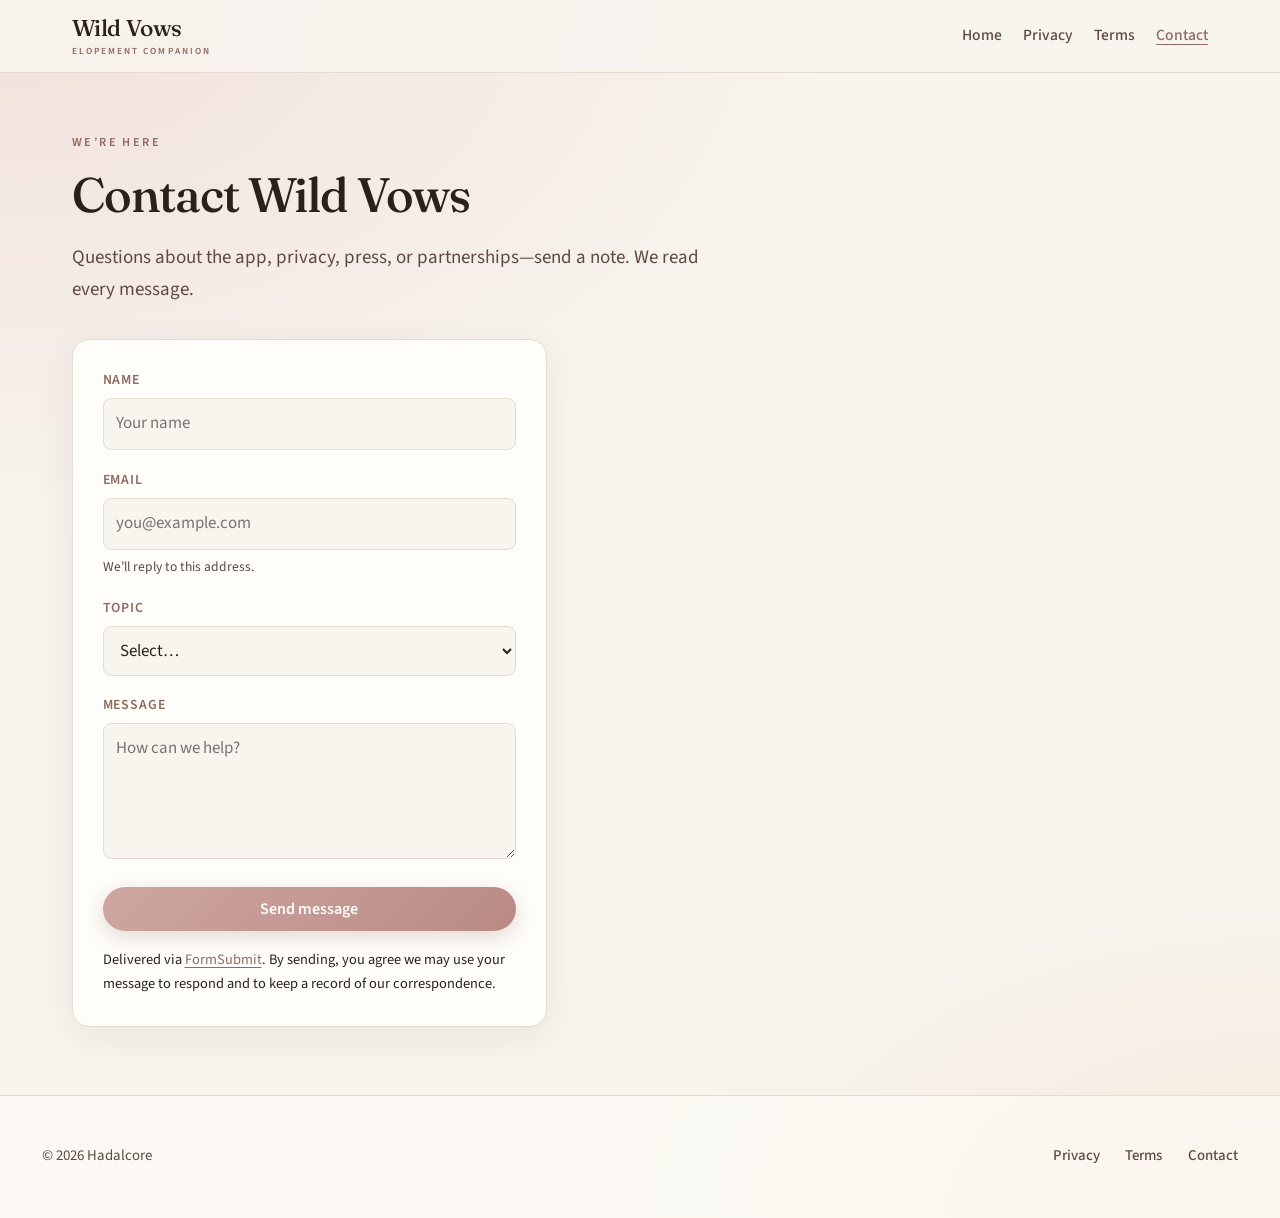
==== contact/index.html @ b52c74f3 "Add files via upload" ====
<!DOCTYPE html>
<html lang="en">
<head>
  <meta charset="utf-8">
  <meta name="viewport" content="width=device-width, initial-scale=1">
  <title>Contact — Wild Vows</title>
  <meta name="description" content="Contact Hadalcore about Wild Vows.">
  <link rel="canonical" href="https://wildvows.app/contact/">
  <link rel="preconnect" href="https://fonts.googleapis.com">
  <link rel="preconnect" href="https://fonts.gstatic.com" crossorigin>
  <link href="https://fonts.googleapis.com/css2?family=Fraunces:ital,opsz,wght@0,9..144,400;0,9..144,600&family=Source+Sans+3:ital,wght@0,400;0,600;1,400&display=swap" rel="stylesheet">
  <link rel="stylesheet" href="../css/styles.css">
</head>
<body>
  <a class="skip-link" href="#main">Skip to content</a>
  <header class="site-header">
    <div class="site-header__inner">
      <a class="site-logo" href="../">Wild Vows <small>Elopement companion</small></a>
      <nav class="nav" aria-label="Primary">
        <a href="../">Home</a>
        <a href="../privacy/">Privacy</a>
        <a href="../terms/">Terms</a>
        <a href="./" aria-current="page">Contact</a>
      </nav>
    </div>
  </header>

  <main id="main">
    <section class="hero" style="margin-bottom:2rem;">
      <p class="hero__eyebrow">We’re here</p>
      <h1>Contact Wild Vows</h1>
      <p class="hero__lead">Questions about the app, privacy, press, or partnerships—send a note. We read every message.</p>
    </section>

    <div class="form-card">
      <form action="https://formsubmit.co/info@hadalcore.com" method="POST">
        <input type="hidden" name="_subject" value="Wild Vows — website contact">
        <input type="hidden" name="_next" value="https://wildvows.app/thanks/">
        <input type="hidden" name="_captcha" value="true">

        <div class="honey" aria-hidden="true">
          <label>Company <input type="text" name="_gotcha" tabindex="-1" autocomplete="off"></label>
        </div>

        <div class="form-group">
          <label for="name">Name</label>
          <input id="name" name="name" type="text" autocomplete="name" required placeholder="Your name">
        </div>

        <div class="form-group">
          <label for="email">Email</label>
          <input id="email" name="email" type="email" autocomplete="email" required placeholder="you@example.com">
          <small>We’ll reply to this address.</small>
        </div>

        <div class="form-group">
          <label for="topic">Topic</label>
          <select id="topic" name="topic" required>
            <option value="" disabled selected>Select…</option>
            <option value="General">General question</option>
            <option value="Privacy / data">Privacy or data request</option>
            <option value="Subscriptions / billing">Subscriptions or billing (Apple)</option>
            <option value="Bug report">Bug report</option>
            <option value="Press / partnership">Press or partnership</option>
          </select>
        </div>

        <div class="form-group">
          <label for="message">Message</label>
          <textarea id="message" name="message" required placeholder="How can we help?"></textarea>
        </div>

        <button class="btn btn--primary" type="submit" style="width:100%; border:none;">Send message</button>
        <p class="meta" style="margin:1rem 0 0; font-size:0.85rem;">
          Delivered via <a href="https://formsubmit.co" rel="noopener">FormSubmit</a>. By sending, you agree we may use your message to respond and to keep a record of our correspondence.
        </p>
      </form>
    </div>
  </main>

  <footer class="site-footer">
    <div class="site-footer__inner">
      <p>© <span id="y"></span> Hadalcore</p>
      <nav aria-label="Footer">
        <a href="../privacy/">Privacy</a>
        <a href="../terms/">Terms</a>
        <a href="./">Contact</a>
      </nav>
    </div>
  </footer>
  <script>document.getElementById("y").textContent = new Date().getFullYear();</script>
</body>
</html>
---- css/styles.css ----
/* Wild Vows — static site (GitHub Pages) */

:root {
  --cream: #f8f4ee;
  --cream-warm: #f0e8df;
  --ivory: #fffdf9;
  --ink: #2a211c;
  --ink-soft: #5c4a42;
  --rose: #b98a85;
  --rose-deep: #8f6a62;
  --hairline: #e5dace;
  --max: 42rem;
  --page-pad: clamp(1.25rem, 4vw, 2.5rem);
}

*,
*::before,
*::after {
  box-sizing: border-box;
}

html {
  font-size: 106%;
  scroll-behavior: smooth;
}

body {
  margin: 0;
  min-height: 100vh;
  font-family: "Source Sans 3", system-ui, sans-serif;
  font-weight: 400;
  line-height: 1.65;
  color: var(--ink);
  background: var(--cream);
  background-image:
    radial-gradient(ellipse 120% 80% at 0% 0%, rgba(233, 200, 194, 0.45), transparent 55%),
    radial-gradient(ellipse 100% 60% at 100% 100%, rgba(234, 216, 188, 0.35), transparent 50%);
}

h1,
h2,
h3,
.site-logo {
  font-family: "Fraunces", Georgia, serif;
  font-weight: 500;
  line-height: 1.25;
  letter-spacing: -0.02em;
}

a {
  color: var(--rose-deep);
  text-decoration-thickness: 1px;
  text-underline-offset: 3px;
}

a:hover {
  color: var(--ink);
}

.skip-link {
  position: absolute;
  left: -9999px;
  top: auto;
  width: 1px;
  height: 1px;
  overflow: hidden;
}

.skip-link:focus {
  position: fixed;
  left: var(--page-pad);
  top: 1rem;
  width: auto;
  height: auto;
  padding: 0.5rem 1rem;
  background: var(--ivory);
  border: 1px solid var(--hairline);
  border-radius: 8px;
  z-index: 1000;
}

.site-header {
  position: sticky;
  top: 0;
  z-index: 50;
  background: rgba(248, 244, 238, 0.88);
  backdrop-filter: blur(10px);
  border-bottom: 1px solid var(--hairline);
}

.site-header__inner {
  max-width: 72rem;
  margin: 0 auto;
  padding: 0.85rem var(--page-pad);
  display: flex;
  align-items: center;
  justify-content: space-between;
  gap: 1rem;
  flex-wrap: wrap;
}

.site-logo {
  font-size: 1.35rem;
  color: var(--ink);
  text-decoration: none;
}

.site-logo span {
  font-weight: 600;
}

.site-logo small {
  display: block;
  font-family: "Source Sans 3", sans-serif;
  font-size: 0.55rem;
  font-weight: 600;
  letter-spacing: 0.22em;
  text-transform: uppercase;
  color: var(--rose-deep);
  margin-top: 0.15rem;
}

.nav {
  display: flex;
  flex-wrap: wrap;
  gap: 0.35rem 1.25rem;
  font-size: 0.92rem;
  font-weight: 500;
}

.nav a {
  color: var(--ink-soft);
  text-decoration: none;
}

.nav a:hover {
  color: var(--ink);
}

.nav a[aria-current="page"] {
  color: var(--rose-deep);
  text-decoration: underline;
  text-underline-offset: 4px;
}

main {
  max-width: 72rem;
  margin: 0 auto;
  padding: clamp(2rem, 5vw, 3.5rem) var(--page-pad) 4rem;
}

.hero {
  max-width: 38rem;
  margin-bottom: 3rem;
}

.hero__eyebrow {
  font-size: 0.72rem;
  font-weight: 600;
  letter-spacing: 0.2em;
  text-transform: uppercase;
  color: var(--rose-deep);
  margin: 0 0 0.75rem;
}

.hero h1 {
  font-size: clamp(2.1rem, 5vw, 2.85rem);
  margin: 0 0 1rem;
  color: var(--ink);
}

.hero__lead {
  font-size: 1.12rem;
  color: var(--ink-soft);
  margin: 0 0 1.75rem;
}

.btn-row {
  display: flex;
  flex-wrap: wrap;
  gap: 0.75rem 1rem;
}

.btn {
  display: inline-flex;
  align-items: center;
  justify-content: center;
  padding: 0.65rem 1.35rem;
  font-family: inherit;
  font-size: 0.95rem;
  font-weight: 600;
  border-radius: 999px;
  border: 1px solid transparent;
  text-decoration: none;
  cursor: pointer;
  transition: transform 0.15s ease, box-shadow 0.15s ease;
}

.btn:active {
  transform: scale(0.98);
}

.btn--primary {
  background: linear-gradient(135deg, #cfa6a1, #b98a85);
  color: var(--ivory);
  box-shadow: 0 6px 20px rgba(143, 106, 98, 0.25);
}

.btn--primary:hover {
  color: var(--ivory);
  box-shadow: 0 8px 26px rgba(143, 106, 98, 0.32);
}

.btn--ghost {
  background: var(--ivory);
  color: var(--ink);
  border-color: var(--hairline);
}

.btn--ghost:hover {
  border-color: var(--rose);
  color: var(--ink);
}

.panel-grid {
  display: grid;
  gap: 1rem;
  grid-template-columns: repeat(auto-fit, minmax(15rem, 1fr));
  margin-top: 2.5rem;
}

.panel {
  background: var(--ivory);
  border: 1px solid var(--hairline);
  border-radius: 1rem;
  padding: 1.35rem 1.25rem;
  box-shadow: 0 10px 36px rgba(42, 33, 28, 0.06);
}

.panel h2 {
  font-size: 1.15rem;
  margin: 0 0 0.5rem;
}

.panel p {
  margin: 0;
  font-size: 0.95rem;
  color: var(--ink-soft);
}

.legal {
  max-width: var(--max);
}

.legal h1 {
  font-size: clamp(1.75rem, 4vw, 2.25rem);
  margin-bottom: 0.5rem;
}

.legal .meta {
  font-size: 0.88rem;
  color: var(--ink-soft);
  margin-bottom: 2rem;
}

.legal h2 {
  font-size: 1.25rem;
  margin: 2rem 0 0.65rem;
}

.legal h3 {
  font-size: 1.05rem;
  margin: 1.35rem 0 0.45rem;
}

.legal p,
.legal li {
  margin: 0 0 0.85rem;
  color: var(--ink-soft);
}

.legal ul {
  padding-left: 1.25rem;
}

.legal a {
  font-weight: 600;
}

.site-footer {
  margin-top: auto;
  padding: 2rem var(--page-pad);
  border-top: 1px solid var(--hairline);
  background: rgba(255, 253, 249, 0.6);
}

.site-footer__inner {
  max-width: 72rem;
  margin: 0 auto;
  display: flex;
  flex-wrap: wrap;
  gap: 1rem 2rem;
  justify-content: space-between;
  align-items: center;
  font-size: 0.88rem;
  color: var(--ink-soft);
}

.site-footer nav {
  display: flex;
  flex-wrap: wrap;
  gap: 1rem 1.5rem;
}

.site-footer a {
  color: var(--ink-soft);
  text-decoration: none;
  font-weight: 500;
}

.site-footer a:hover {
  color: var(--ink);
  text-decoration: underline;
}

/* Forms */
.form-card {
  max-width: 28rem;
  background: var(--ivory);
  border: 1px solid var(--hairline);
  border-radius: 1rem;
  padding: 1.75rem;
  box-shadow: 0 12px 40px rgba(42, 33, 28, 0.07);
}

.form-group {
  margin-bottom: 1.1rem;
}

.form-group label {
  display: block;
  font-size: 0.82rem;
  font-weight: 600;
  letter-spacing: 0.06em;
  text-transform: uppercase;
  color: var(--rose-deep);
  margin-bottom: 0.35rem;
}

.form-group input,
.form-group textarea,
.form-group select {
  width: 100%;
  padding: 0.65rem 0.75rem;
  font: inherit;
  border: 1px solid var(--hairline);
  border-radius: 0.5rem;
  background: var(--cream);
  color: var(--ink);
}

.form-group textarea {
  min-height: 8rem;
  resize: vertical;
}

.form-group small {
  display: block;
  margin-top: 0.35rem;
  font-size: 0.8rem;
  color: var(--ink-soft);
}

.honey {
  position: absolute;
  left: -9999px;
  width: 1px;
  height: 1px;
  overflow: hidden;
}

.thanks {
  max-width: var(--max);
}

.thanks h1 {
  margin-top: 0;
}
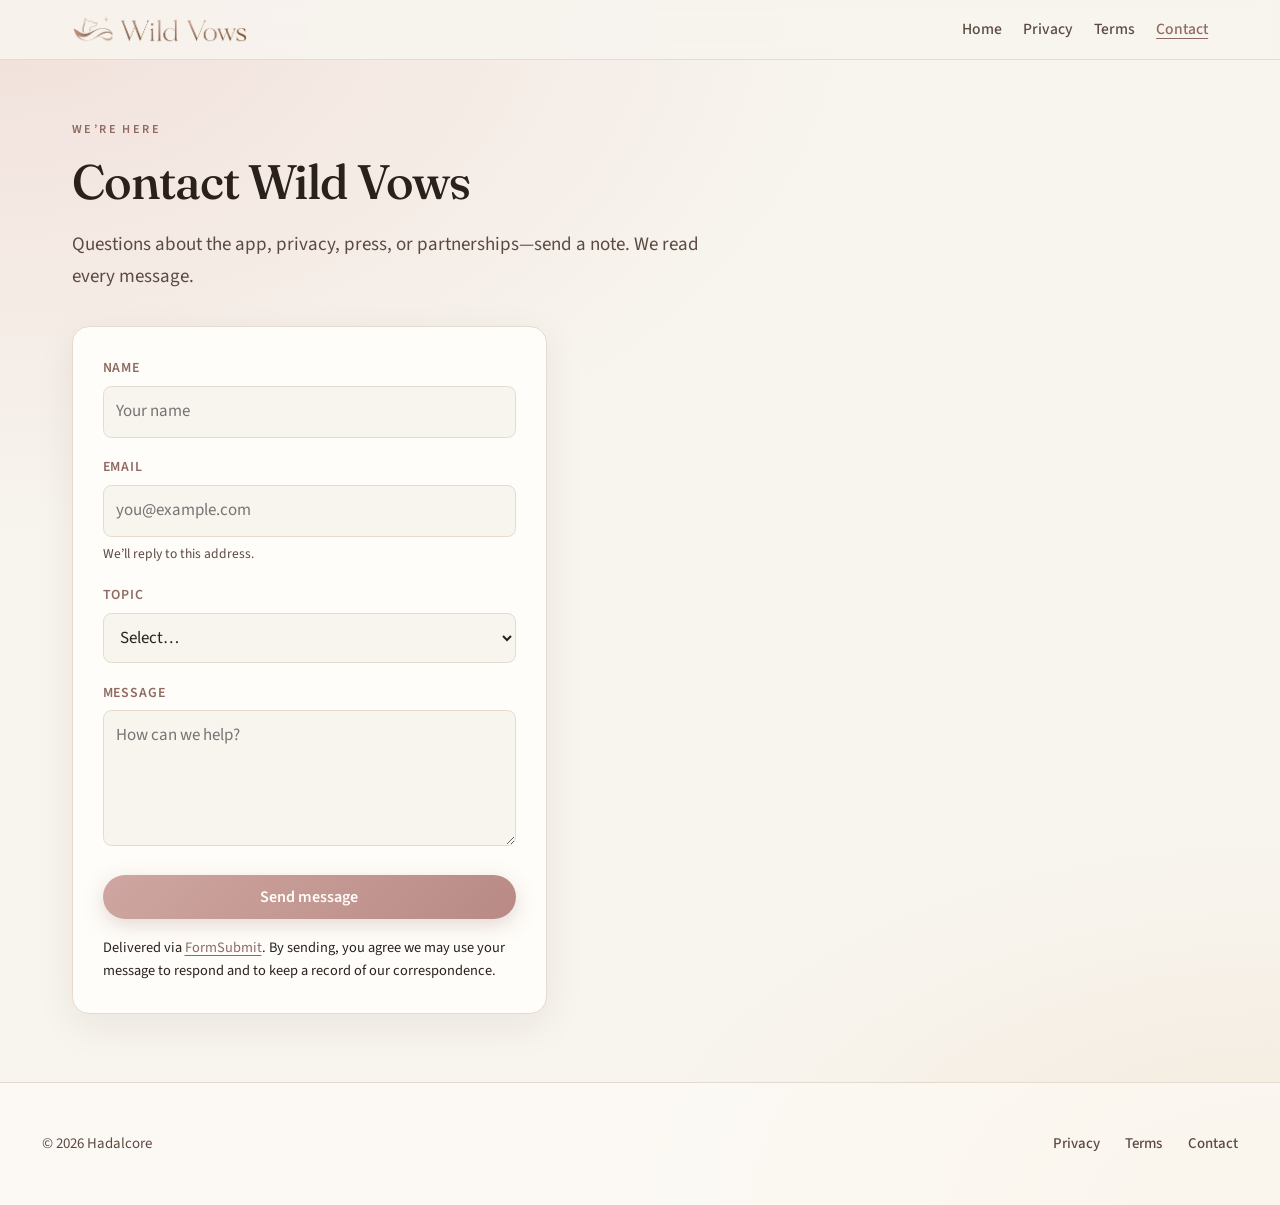
==== commit 1223b92f: "Update index.html" ====
--- a/contact/index.html
+++ b/contact/index.html
@@ -15,7 +15,9 @@
   <a class="skip-link" href="#main">Skip to content</a>
   <header class="site-header">
     <div class="site-header__inner">
-      <a class="site-logo" href="../">Wild Vows <small>Elopement companion</small></a>
+      <a class="site-logo" href="../index.html">
+  <img src="../app-logo.png" alt="Wild Vows" class="site-logo__image">
+</a>
       <nav class="nav" aria-label="Primary">
         <a href="../">Home</a>
         <a href="../privacy/">Privacy</a>
--- a/css/styles.css
+++ b/css/styles.css
@@ -386,3 +386,9 @@
 .thanks h1 {
   margin-top: 0;
 }
+
+.site-logo__image {
+    height: 30px;
+    width: auto;
+    display: block;
+}
